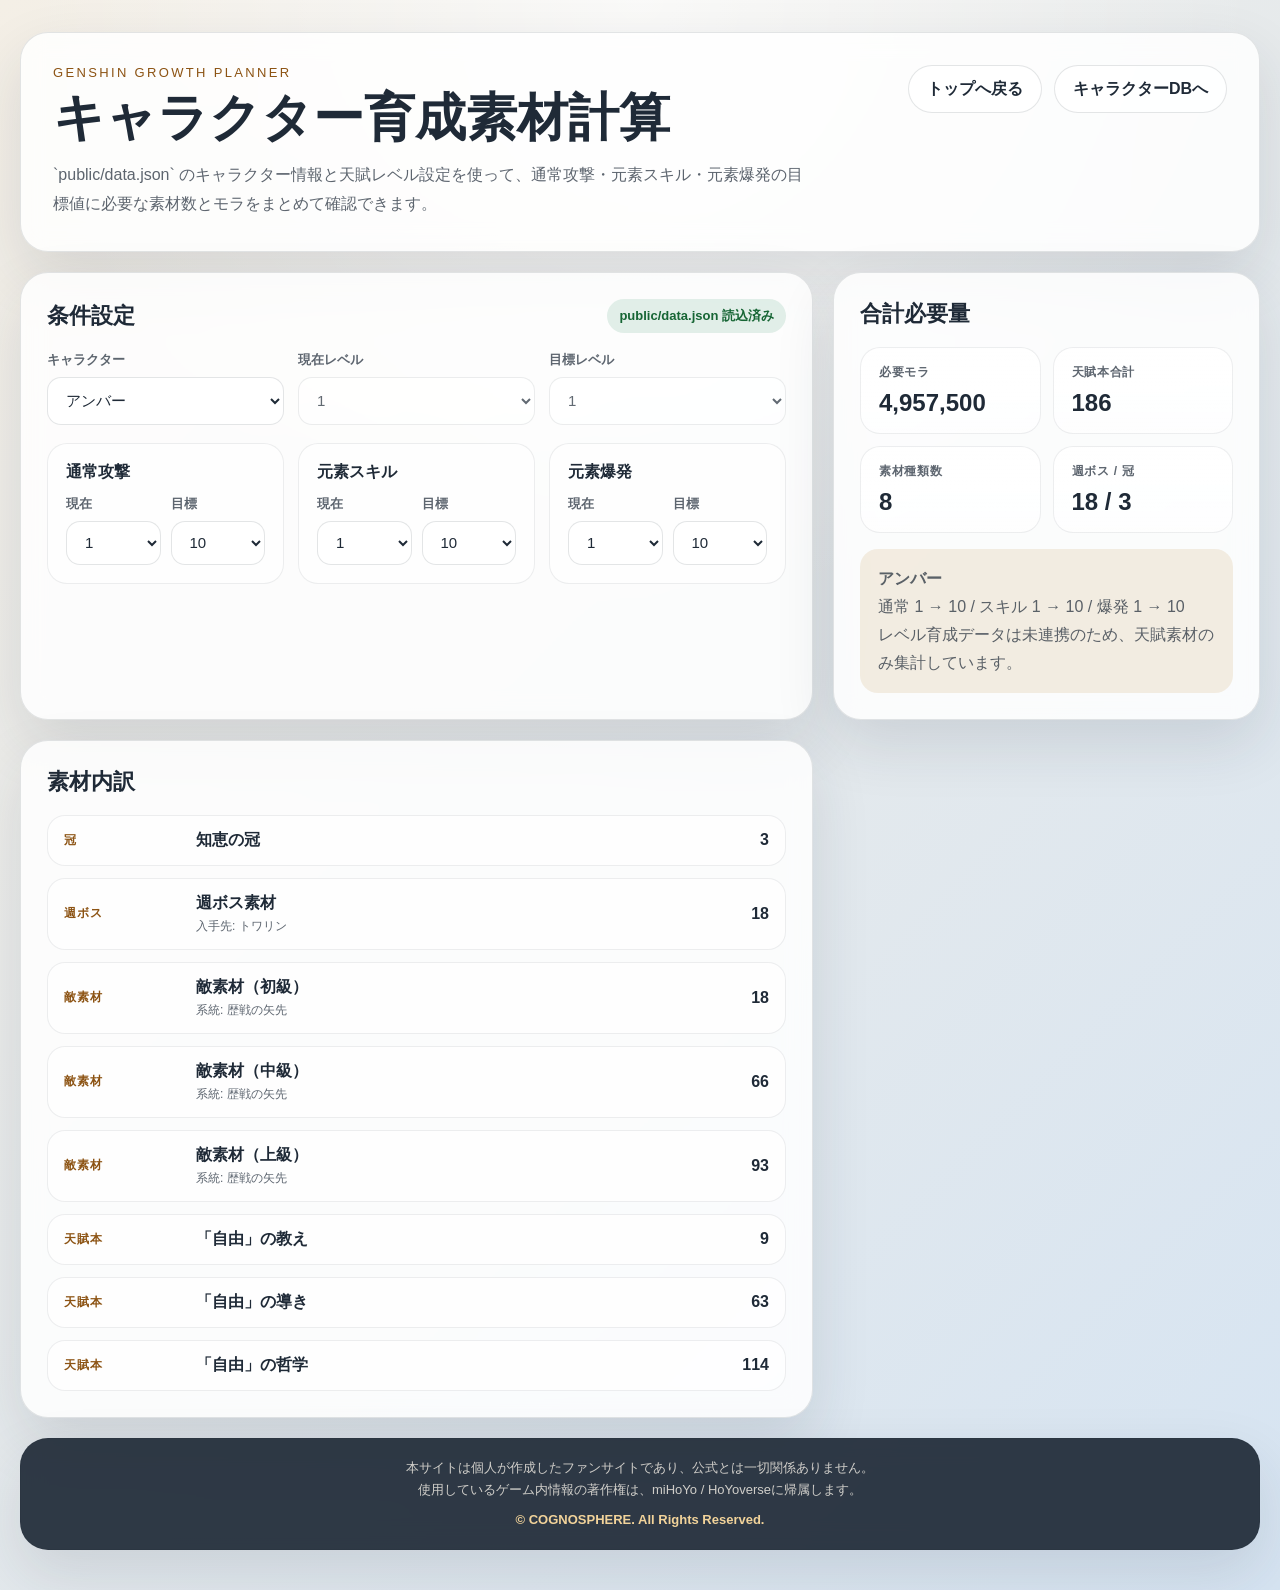
==== CalculatorIndex.html @ 409cdff6 "change design and calculation Page" ====
<!DOCTYPE html>
<html lang="ja">
<head>
    <meta charset="UTF-8">
    <meta name="viewport" content="width=device-width, initial-scale=1.0">
    <title>育成素材計算</title>
    <link rel="stylesheet" href="public/css/calculator/style.css">
</head>
<body>
    <div class="page-shell">
        <header class="hero-card">
            <div>
                <p class="eyebrow">Genshin Growth Planner</p>
                <h1>キャラクター育成素材計算</h1>
                <p class="hero-copy">`public/data.json` のキャラクター情報と天賦レベル設定を使って、通常攻撃・元素スキル・元素爆発の目標値に必要な素材数とモラをまとめて確認できます。</p>
            </div>
            <div class="hero-actions">
                <a class="ghost-link" href="index.html">トップへ戻る</a>
                <a class="ghost-link" href="CharacterIndex.html">キャラクターDBへ</a>
            </div>
        </header>

        <main class="layout-grid">
            <section class="panel controls-panel">
                <div class="panel-heading">
                    <h2>条件設定</h2>
                    <span id="data-status" class="status-badge">データ確認中</span>
                </div>

                <div class="form-grid">
                    <label class="field">
                        <span>キャラクター</span>
                        <select id="character-select"></select>
                    </label>

                    <label class="field">
                        <span>現在レベル</span>
                        <select id="current-level"></select>
                    </label>

                    <label class="field">
                        <span>目標レベル</span>
                        <select id="target-level"></select>
                    </label>
                </div>

                <div class="talent-grid">
                    <article class="talent-card">
                        <h3>通常攻撃</h3>
                        <div class="inline-fields">
                            <label class="field compact">
                                <span>現在</span>
                                <select id="talent-normal-current"></select>
                            </label>
                            <label class="field compact">
                                <span>目標</span>
                                <select id="talent-normal-target"></select>
                            </label>
                        </div>
                    </article>

                    <article class="talent-card">
                        <h3>元素スキル</h3>
                        <div class="inline-fields">
                            <label class="field compact">
                                <span>現在</span>
                                <select id="talent-skill-current"></select>
                            </label>
                            <label class="field compact">
                                <span>目標</span>
                                <select id="talent-skill-target"></select>
                            </label>
                        </div>
                    </article>

                    <article class="talent-card">
                        <h3>元素爆発</h3>
                        <div class="inline-fields">
                            <label class="field compact">
                                <span>現在</span>
                                <select id="talent-burst-current"></select>
                            </label>
                            <label class="field compact">
                                <span>目標</span>
                                <select id="talent-burst-target"></select>
                            </label>
                        </div>
                    </article>
                </div>
            </section>

            <section class="panel summary-panel">
                <div class="panel-heading">
                    <h2>合計必要量</h2>
                </div>
                <div id="summary-cards" class="summary-cards"></div>
                <div id="selection-summary" class="selection-summary"></div>
            </section>

            <section class="panel detail-panel">
                <div class="panel-heading">
                    <h2>素材内訳</h2>
                </div>
                <div id="materials-table" class="materials-table"></div>
            </section>

        </main>

        <footer class="site-footer">
            <p>本サイトは個人が作成したファンサイトであり、公式とは一切関係ありません。<br>使用しているゲーム内情報の著作権は、miHoYo / HoYoverseに帰属します。</p>
            <p class="copyright">© COGNOSPHERE. All Rights Reserved.</p>
        </footer>
    </div>

    <script src="public/js/calculator/script.js"></script>
</body>
</html>
---- public/css/calculator/style.css ----
@charset "UTF-8";

:root {
    color-scheme: light;
    --bg-start: #f4efe6;
    --bg-end: #d6e4f2;
    --panel: rgba(255, 255, 255, 0.84);
    --panel-strong: rgba(255, 255, 255, 0.94);
    --text: #1f2a37;
    --muted: rgba(31, 42, 55, 0.72);
    --accent: #b7791f;
    --accent-strong: #8c5313;
    --accent-soft: rgba(183, 121, 31, 0.12);
    --line: rgba(31, 42, 55, 0.12);
    --shadow: 0 24px 60px rgba(31, 42, 55, 0.12);
    --footer-bg: rgba(31, 42, 55, 0.92);
    --footer-text: rgba(244, 239, 230, 0.82);
    --footer-strong: #f2d39a;
    --ok-bg: rgba(25, 135, 84, 0.12);
    --ok-text: #166534;
    --demo-bg: rgba(180, 83, 9, 0.12);
    --demo-text: #92400e;
}

* {
    box-sizing: border-box;
}

html, body {
    margin: 0;
    min-height: 100%;
}

body {
    font-family: "Yu Gothic UI", "Hiragino Sans", sans-serif;
    color: var(--text);
    background:
        radial-gradient(circle at top, rgba(255, 255, 255, 0.72), transparent 36%),
        linear-gradient(135deg, var(--bg-start), var(--bg-end));
}

.page-shell {
    width: min(1240px, calc(100% - 32px));
    margin: 0 auto;
    padding: 32px 0 40px;
}

.hero-card,
.panel,
.site-footer {
    background: var(--panel);
    border: 1px solid var(--line);
    border-radius: 28px;
    box-shadow: var(--shadow);
    backdrop-filter: blur(12px);
}

.hero-card {
    padding: 32px;
    display: flex;
    justify-content: space-between;
    gap: 24px;
    align-items: flex-start;
}

.eyebrow {
    margin: 0 0 10px;
    font-size: 13px;
    letter-spacing: 0.18em;
    text-transform: uppercase;
    color: var(--accent-strong);
}

h1, h2, h3, p {
    margin: 0;
}

h1 {
    font-size: clamp(32px, 4vw, 52px);
    line-height: 1.08;
}

.hero-copy {
    margin-top: 16px;
    max-width: 760px;
    color: var(--muted);
    line-height: 1.8;
}

.hero-actions {
    display: flex;
    flex-wrap: wrap;
    gap: 12px;
}

.ghost-link {
    display: inline-flex;
    align-items: center;
    justify-content: center;
    min-height: 48px;
    padding: 0 18px;
    border-radius: 999px;
    border: 1px solid var(--line);
    background: rgba(255, 255, 255, 0.72);
    color: var(--text);
    text-decoration: none;
    font-weight: 700;
}

.layout-grid {
    display: grid;
    grid-template-columns: minmax(0, 1.3fr) minmax(320px, 0.7fr);
    gap: 20px;
    margin-top: 20px;
}

.controls-panel,
.detail-panel,
.breakdown-panel {
    grid-column: 1;
}

.summary-panel,
.guide-panel {
    grid-column: 2;
}

.panel {
    padding: 26px;
}

.panel-heading {
    display: flex;
    align-items: center;
    justify-content: space-between;
    gap: 12px;
    margin-bottom: 18px;
}

.panel-heading h2 {
    font-size: 22px;
}

.status-badge {
    display: inline-flex;
    align-items: center;
    gap: 8px;
    padding: 8px 12px;
    border-radius: 999px;
    font-size: 13px;
    font-weight: 700;
    background: var(--demo-bg);
    color: var(--demo-text);
}

.status-badge.is-ready {
    background: var(--ok-bg);
    color: var(--ok-text);
}

.form-grid {
    display: grid;
    grid-template-columns: repeat(3, minmax(0, 1fr));
    gap: 14px;
}

.field {
    display: flex;
    flex-direction: column;
    gap: 8px;
}

.field span {
    font-size: 13px;
    font-weight: 700;
    color: var(--muted);
}

select {
    width: 100%;
    min-height: 48px;
    padding: 0 14px;
    border-radius: 14px;
    border: 1px solid var(--line);
    background: var(--panel-strong);
    color: var(--text);
    font-size: 15px;
}

.talent-grid {
    display: grid;
    grid-template-columns: repeat(3, minmax(0, 1fr));
    gap: 14px;
    margin-top: 18px;
}

.talent-card {
    padding: 18px;
    border-radius: 20px;
    background: rgba(255, 255, 255, 0.62);
    border: 1px solid rgba(31, 42, 55, 0.08);
}

.talent-card h3 {
    font-size: 16px;
    margin-bottom: 12px;
}

.inline-fields {
    display: grid;
    grid-template-columns: repeat(2, minmax(0, 1fr));
    gap: 10px;
}

.compact select {
    min-height: 44px;
}

.summary-cards {
    display: grid;
    grid-template-columns: repeat(2, minmax(0, 1fr));
    gap: 12px;
}

.summary-card {
    padding: 16px 18px;
    border-radius: 20px;
    background: linear-gradient(180deg, rgba(255, 255, 255, 0.92), rgba(255, 255, 255, 0.68));
    border: 1px solid rgba(31, 42, 55, 0.08);
}

.summary-card .label {
    display: block;
    font-size: 12px;
    font-weight: 700;
    letter-spacing: 0.06em;
    color: var(--muted);
}

.summary-card .value {
    display: block;
    margin-top: 8px;
    font-size: 24px;
    font-weight: 800;
}

.selection-summary {
    margin-top: 16px;
    padding: 16px 18px;
    border-radius: 18px;
    background: var(--accent-soft);
    color: var(--muted);
    line-height: 1.75;
}

.materials-table,
.breakdown-list {
    display: flex;
    flex-direction: column;
    gap: 12px;
}

.material-row,
.breakdown-card {
    display: grid;
    grid-template-columns: 120px minmax(0, 1fr) 120px;
    gap: 12px;
    align-items: center;
    padding: 14px 16px;
    border-radius: 18px;
    background: rgba(255, 255, 255, 0.66);
    border: 1px solid rgba(31, 42, 55, 0.08);
}

.material-group {
    font-size: 12px;
    font-weight: 800;
    letter-spacing: 0.08em;
    text-transform: uppercase;
    color: var(--accent-strong);
}

.material-name {
    font-weight: 700;
}

.material-note {
    display: block;
    margin-top: 4px;
    font-size: 12px;
    font-weight: 500;
    color: var(--muted);
}

.material-count,
.breakdown-value {
    text-align: right;
    font-weight: 800;
}

.breakdown-card {
    grid-template-columns: minmax(0, 1fr) auto;
}

.breakdown-card h3 {
    font-size: 17px;
}

.breakdown-meta {
    margin-top: 6px;
    color: var(--muted);
    line-height: 1.7;
}

.guide-copy {
    color: var(--muted);
    line-height: 1.8;
}

.guide-copy ul {
    padding-left: 18px;
    margin: 14px 0 0;
}

.schema-block {
    margin-top: 18px;
    padding: 16px;
    border-radius: 18px;
    background: rgba(31, 42, 55, 0.94);
    color: rgba(255, 255, 255, 0.92);
    font-size: 12px;
    line-height: 1.6;
    white-space: pre-wrap;
    overflow-x: auto;
}

.site-footer {
    margin-top: 20px;
    padding: 18px 24px;
    background: var(--footer-bg);
    color: var(--footer-text);
    text-align: center;
}

.site-footer p {
    font-size: 13px;
    line-height: 1.7;
}

.site-footer .copyright {
    margin-top: 8px;
    color: var(--footer-strong);
    font-weight: 700;
}

.empty-note {
    padding: 18px;
    border-radius: 18px;
    background: rgba(255, 255, 255, 0.6);
    color: var(--muted);
    line-height: 1.7;
    border: 1px dashed rgba(31, 42, 55, 0.16);
}

@media (max-width: 980px) {
    .layout-grid {
        grid-template-columns: 1fr;
    }

    .controls-panel,
    .detail-panel,
    .breakdown-panel,
    .summary-panel,
    .guide-panel {
        grid-column: auto;
    }

    .hero-card {
        flex-direction: column;
    }
}

@media (max-width: 720px) {
    .page-shell {
        width: min(100% - 20px, 1240px);
        padding-top: 20px;
    }

    .hero-card,
    .panel,
    .site-footer {
        border-radius: 22px;
    }

    .hero-card,
    .panel {
        padding: 22px;
    }

    .form-grid,
    .talent-grid,
    .summary-cards {
        grid-template-columns: 1fr;
    }

    .material-row {
        grid-template-columns: 1fr;
        gap: 6px;
    }

    .material-count {
        text-align: left;
    }
}
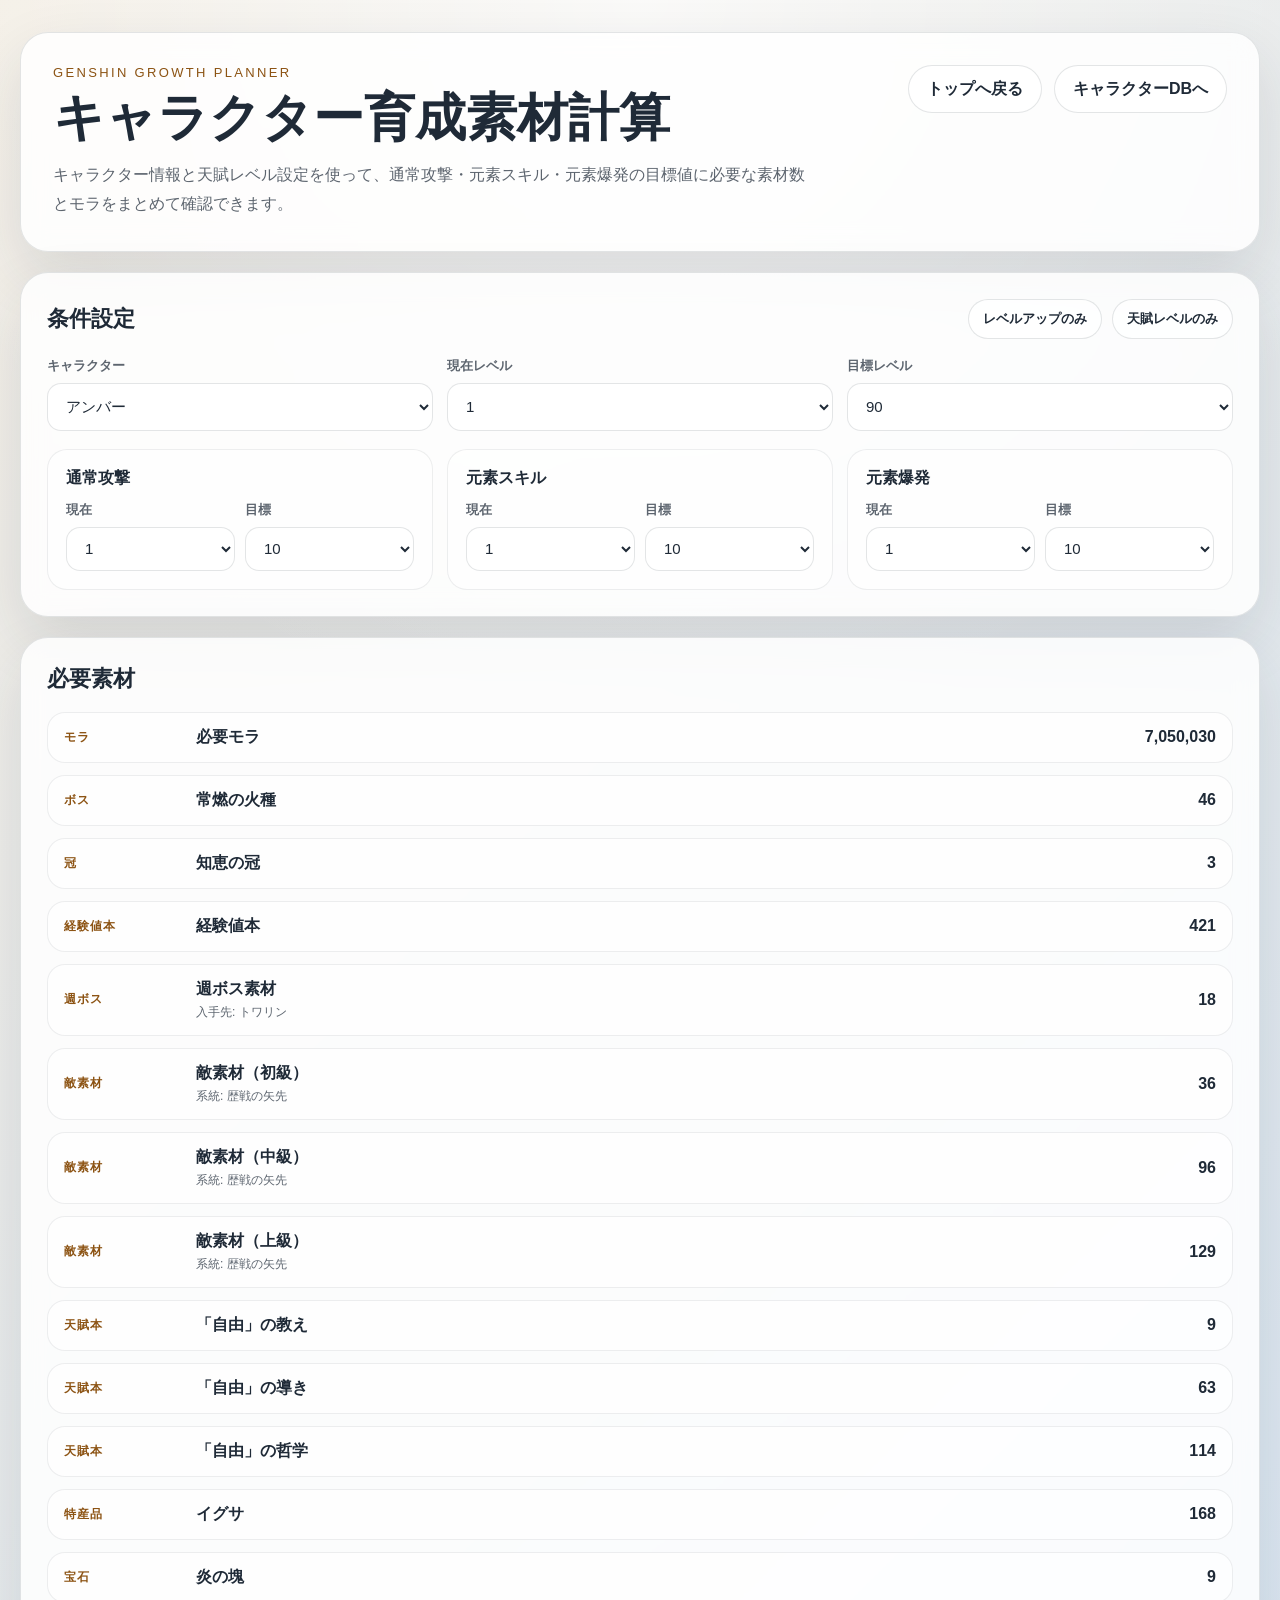
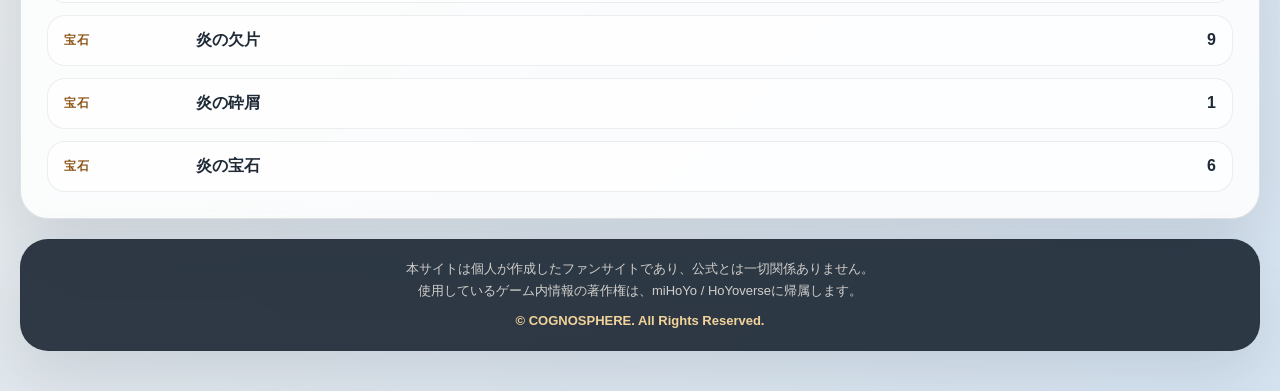
==== commit 0d5e343c: "chenge design and calculator system" ====
--- a/CalculatorIndex.html
+++ b/CalculatorIndex.html
@@ -12,7 +12,7 @@
             <div>
                 <p class="eyebrow">Genshin Growth Planner</p>
                 <h1>キャラクター育成素材計算</h1>
-                <p class="hero-copy">`public/data.json` のキャラクター情報と天賦レベル設定を使って、通常攻撃・元素スキル・元素爆発の目標値に必要な素材数とモラをまとめて確認できます。</p>
+                <p class="hero-copy">キャラクター情報と天賦レベル設定を使って、通常攻撃・元素スキル・元素爆発の目標値に必要な素材数とモラをまとめて確認できます。</p>
             </div>
             <div class="hero-actions">
                 <a class="ghost-link" href="index.html">トップへ戻る</a>
@@ -24,7 +24,10 @@
             <section class="panel controls-panel">
                 <div class="panel-heading">
                     <h2>条件設定</h2>
-                    <span id="data-status" class="status-badge">データ確認中</span>
+                    <div class="mode-actions" role="group" aria-label="検索モード">
+                        <button id="mode-level" class="mode-button" type="button">レベルアップのみ</button>
+                        <button id="mode-talent" class="mode-button" type="button">天賦レベルのみ</button>
+                    </div>
                 </div>
 
                 <div class="form-grid">
@@ -89,17 +92,9 @@
                 </div>
             </section>
 
-            <section class="panel summary-panel">
-                <div class="panel-heading">
-                    <h2>合計必要量</h2>
-                </div>
-                <div id="summary-cards" class="summary-cards"></div>
-                <div id="selection-summary" class="selection-summary"></div>
-            </section>
-
             <section class="panel detail-panel">
                 <div class="panel-heading">
-                    <h2>素材内訳</h2>
+                    <h2>必要素材</h2>
                 </div>
                 <div id="materials-table" class="materials-table"></div>
             </section>
--- a/public/css/calculator/style.css
+++ b/public/css/calculator/style.css
@@ -114,15 +114,13 @@
     margin-top: 20px;
 }
 
-.controls-panel,
-.detail-panel,
-.breakdown-panel {
-    grid-column: 1;
-}
-
-.summary-panel,
 .guide-panel {
     grid-column: 2;
+}
+
+.controls-panel,
+.detail-panel {
+    grid-column: 1 / -1;
 }
 
 .panel {
@@ -135,6 +133,36 @@
     justify-content: space-between;
     gap: 12px;
     margin-bottom: 18px;
+}
+
+.mode-actions {
+    display: flex;
+    align-items: center;
+    gap: 10px;
+    margin-left: auto;
+}
+
+.mode-button {
+    min-height: 40px;
+    padding: 0 14px;
+    border-radius: 999px;
+    border: 1px solid var(--line);
+    background: rgba(255, 255, 255, 0.72);
+    color: var(--text);
+    font-size: 13px;
+    font-weight: 700;
+    cursor: pointer;
+}
+
+.mode-button.is-active {
+    background: var(--accent-soft);
+    border-color: rgba(183, 121, 31, 0.38);
+    color: var(--accent-strong);
+}
+
+.mode-button:disabled {
+    opacity: 0.45;
+    cursor: not-allowed;
 }
 
 .panel-heading h2 {
@@ -369,8 +397,6 @@
 
     .controls-panel,
     .detail-panel,
-    .breakdown-panel,
-    .summary-panel,
     .guide-panel {
         grid-column: auto;
     }
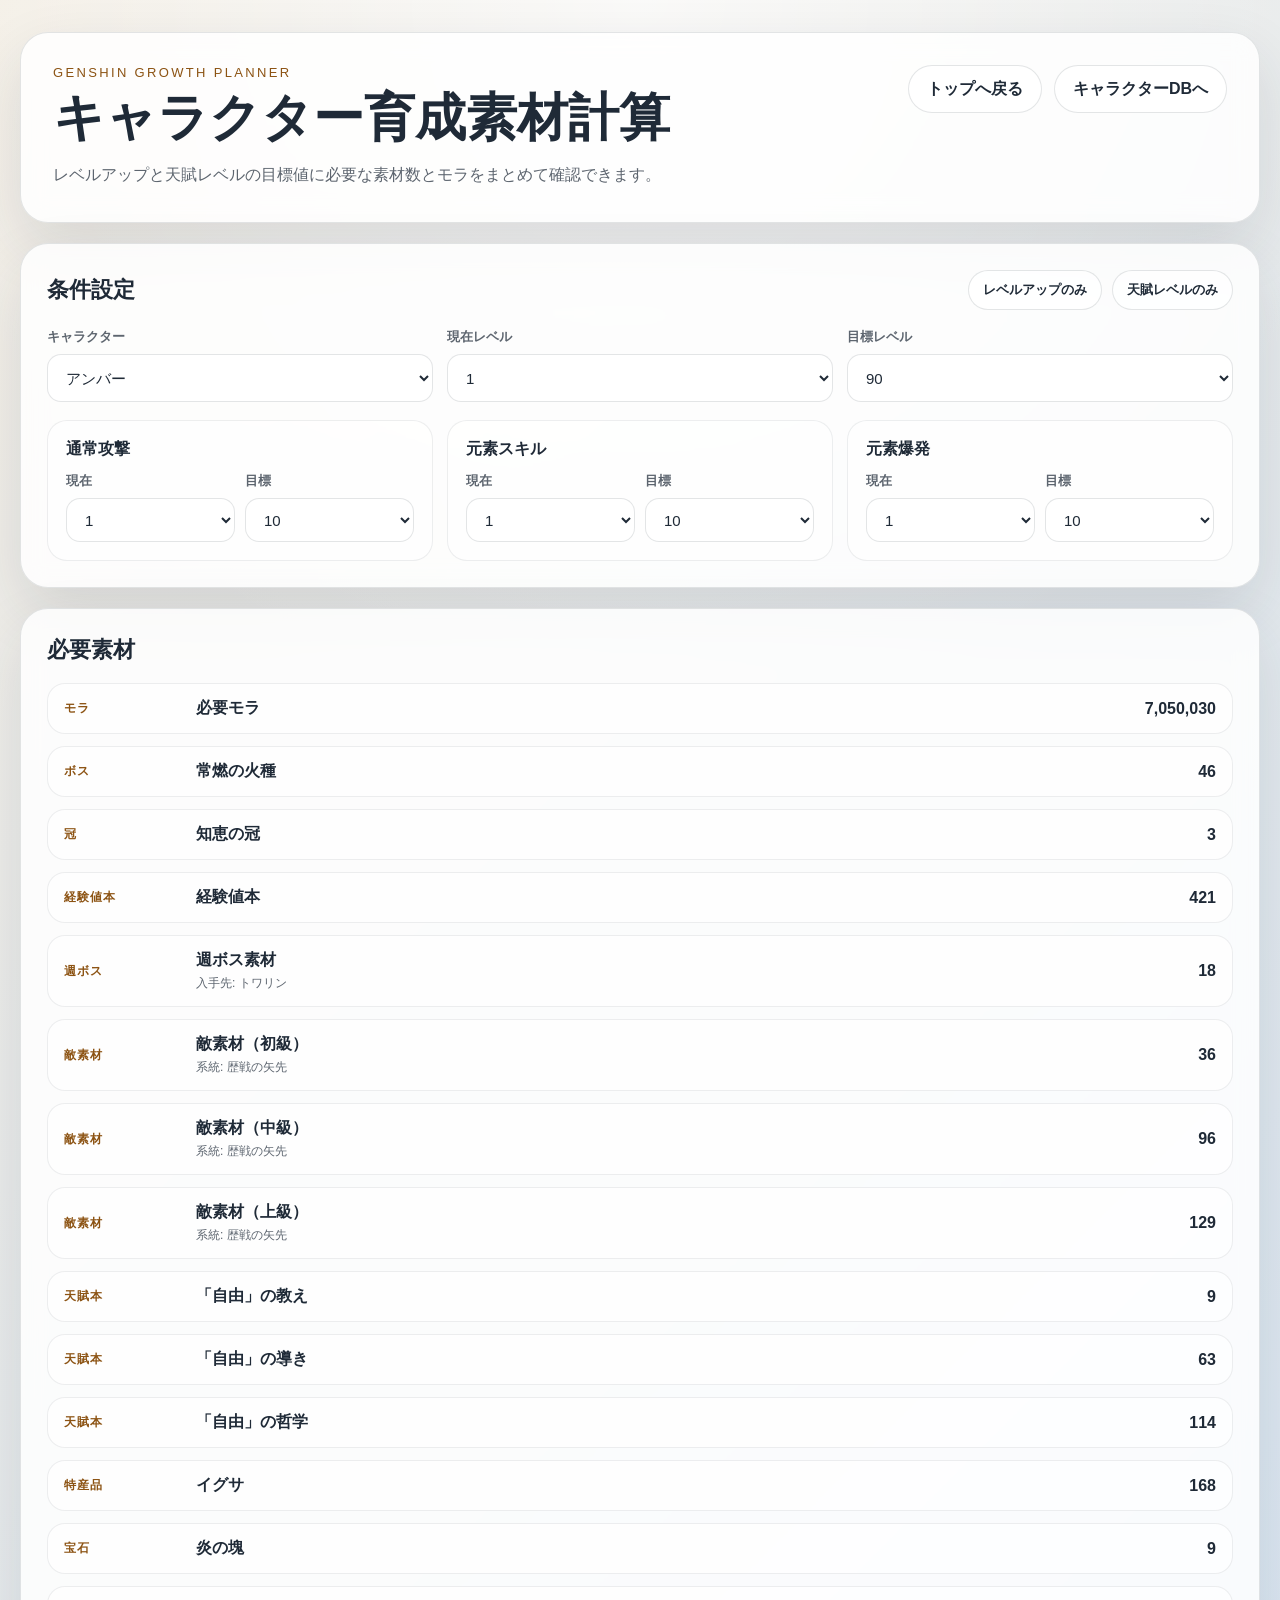
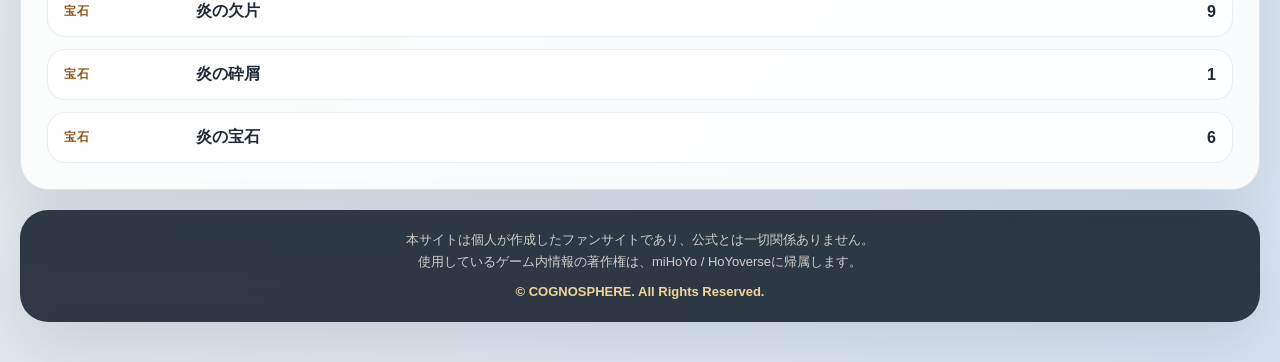
==== commit aab25cbf: "change design and refactoring" ====
--- a/CalculatorIndex.html
+++ b/CalculatorIndex.html
@@ -12,7 +12,7 @@
             <div>
                 <p class="eyebrow">Genshin Growth Planner</p>
                 <h1>キャラクター育成素材計算</h1>
-                <p class="hero-copy">キャラクター情報と天賦レベル設定を使って、通常攻撃・元素スキル・元素爆発の目標値に必要な素材数とモラをまとめて確認できます。</p>
+                <p class="hero-copy">レベルアップと天賦レベルの目標値に必要な素材数とモラをまとめて確認できます。</p>
             </div>
             <div class="hero-actions">
                 <a class="ghost-link" href="index.html">トップへ戻る</a>
